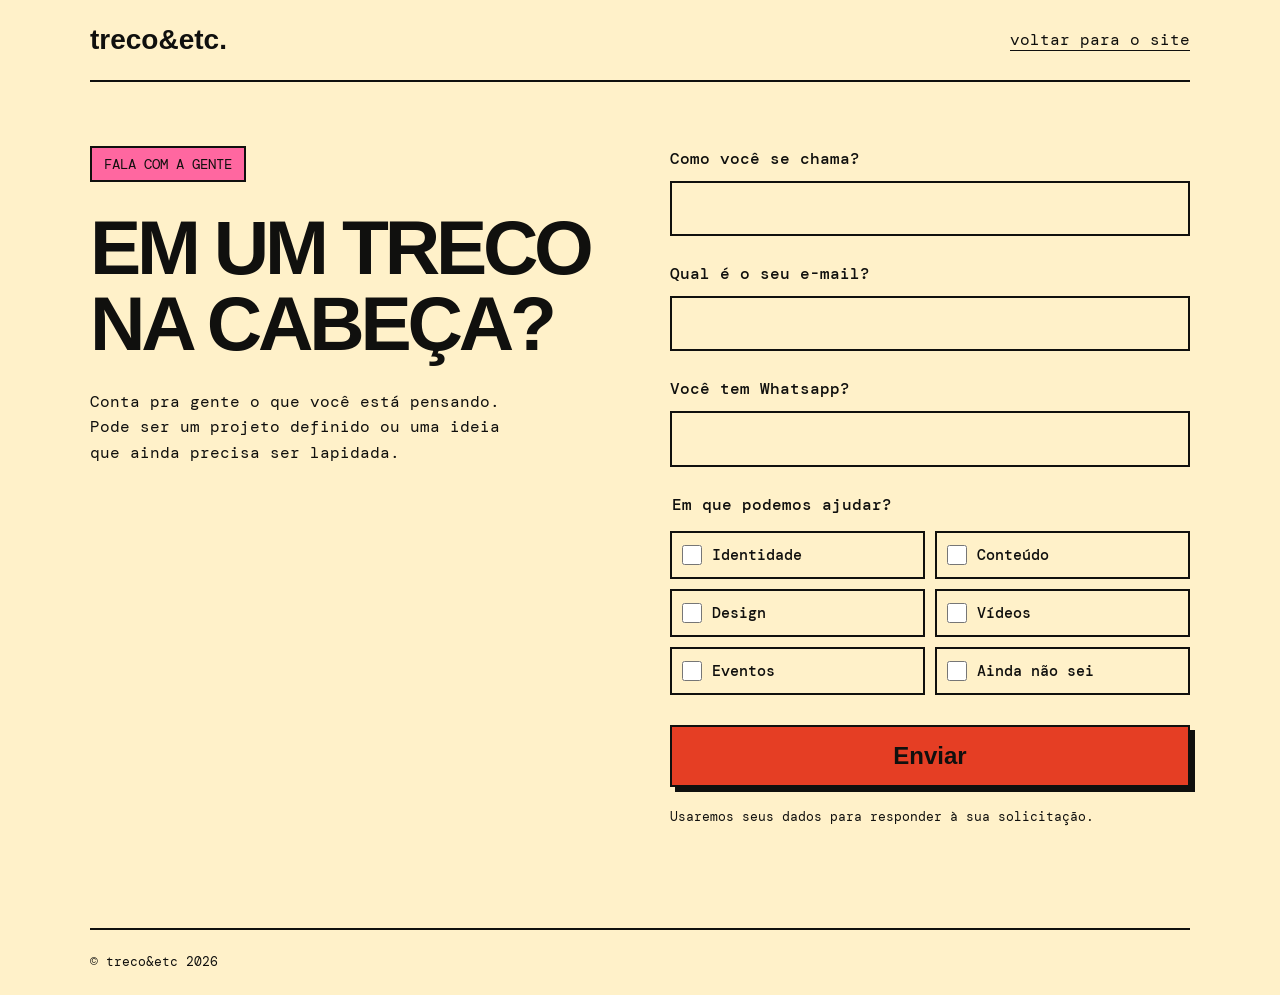
==== contato.html @ 46ee0d60 "Add responsive contact form and connect Fala com a gente" ====
<!doctype html>
<html lang="pt-BR">
<head>
<meta charset="utf-8">
<meta name="viewport" content="width=device-width,initial-scale=1">
<title>Fala com a gente — Treco&etc.</title>
<meta name="description" content="Conta pra Treco o que você está pensando. Vamos conversar sobre seu próximo projeto.">
<link href="https://fonts.googleapis.com/css2?family=DM+Mono:wght@400;500&display=swap" rel="stylesheet">
<style>
:root{--cream:#FFF1C9;--ink:#10100E;--orange:#E53E24;--pink:#FF67A0}*{box-sizing:border-box}body{margin:0;background:var(--cream);color:var(--ink);font:16px/1.6 'DM Mono',monospace}a{color:inherit;text-underline-offset:5px}header,main,footer{width:min(1100px,calc(100% - 40px));margin:auto}header{display:flex;justify-content:space-between;align-items:center;gap:20px;flex-wrap:wrap;padding:24px 0;border-bottom:2px solid}.brand{font:900 28px Helvetica,Arial,sans-serif;text-decoration:none}main{padding:64px 0 80px;display:grid;grid-template-columns:1fr 1fr;gap:60px}h1{font:900 clamp(44px,6vw,82px)/.98 Helvetica,Arial,sans-serif;letter-spacing:-.055em;margin:0 0 28px;overflow-wrap:break-word}.intro p{max-width:440px;margin:0}.tag{display:inline-block;background:var(--pink);border:2px solid;padding:5px 12px;margin-bottom:28px;font-size:14px}form{min-width:0}.field{margin-bottom:25px}label,legend{font-weight:500}label{display:block;margin-bottom:9px}input[type=text],input[type=email],input[type=tel]{display:block;width:100%;min-width:0;border:2px solid var(--ink);border-radius:0;background:transparent;color:var(--ink);padding:13px;font:inherit;min-height:52px}fieldset{min-width:0;padding:0;border:0;margin:0 0 30px}legend{margin-bottom:14px}.choices{display:grid;grid-template-columns:1fr 1fr;gap:10px}.choice{display:flex;align-items:center;gap:10px;min-height:48px;border:2px solid var(--ink);padding:10px;margin:0;cursor:pointer;font-size:15px}.choice:has(input:checked){background:var(--pink)}input[type=checkbox]{width:20px;height:20px;flex-shrink:0;accent-color:var(--ink);margin:0}button{width:100%;border:2px solid var(--ink);border-radius:0;background:var(--orange);color:var(--ink);padding:15px 20px;font:900 24px Helvetica,Arial,sans-serif;cursor:pointer;box-shadow:5px 5px 0 var(--ink)}button:hover{background:var(--pink)}button:disabled{opacity:.65;cursor:wait}a:focus-visible,input:focus-visible,button:focus-visible{outline:3px solid var(--ink);outline-offset:4px}.choice:focus-within{outline:3px solid var(--ink);outline-offset:3px}.privacy{font-size:13px;margin-top:20px}.status{margin:20px 0 0}.status.error{border-left:4px solid var(--orange);padding-left:12px}.success{border:2px solid;padding:28px;background:var(--pink);box-shadow:6px 6px 0}.success h2{font:900 clamp(28px,4vw,44px)/1.1 Helvetica,Arial,sans-serif;margin:0}.trap{position:absolute;left:-9999px}footer{border-top:2px solid;padding:22px 0;font-size:13px}[hidden]{display:none!important}@media(max-width:760px){main{grid-template-columns:1fr;gap:36px;padding:40px 0 60px}h1{max-width:600px}.intro p{max-width:600px}}@media(max-width:360px){.choices{grid-template-columns:1fr}header,main,footer{width:calc(100% - 32px)}}
</style>
</head>
<body>
<header><a class="brand" href="index.html">treco&amp;etc.</a><a href="index.html">voltar para o site</a></header>
<main>
<section class="intro"><span class="tag">FALA COM A GENTE</span><h1>EM UM TRECO NA CABEÇA?</h1><p>Conta pra gente o que você está pensando. Pode ser um projeto definido ou uma ideia que ainda precisa ser lapidada.</p></section>
<section aria-label="Formulário de contato">
<form id="contact-form" action="https://formsubmit.co/trecoetc@gmail.com" method="POST">
<input type="hidden" name="_subject" value="Novo contato pelo site da Treco&etc">
<input type="hidden" name="_template" value="table">
<div class="trap" aria-hidden="true"><label for="website">Deixe este campo vazio</label><input id="website" name="_honey" type="text" tabindex="-1" autocomplete="off"></div>
<div class="field"><label for="name">Como você se chama?</label><input id="name" name="name" type="text" autocomplete="name" maxlength="150" required></div>
<div class="field"><label for="email">Qual é o seu e-mail?</label><input id="email" name="email" type="email" autocomplete="email" maxlength="254" required></div>
<div class="field"><label for="phone">Você tem Whatsapp?</label><input id="phone" name="WhatsApp" type="tel" autocomplete="tel" maxlength="30"></div>
<fieldset><legend>Em que podemos ajudar?</legend><div class="choices">
<label class="choice"><input type="checkbox" name="services" value="Identidade">Identidade</label>
<label class="choice"><input type="checkbox" name="services" value="Conteúdo">Conteúdo</label>
<label class="choice"><input type="checkbox" name="services" value="Design">Design</label>
<label class="choice"><input type="checkbox" name="services" value="Vídeos">Vídeos</label>
<label class="choice"><input type="checkbox" name="services" value="Eventos">Eventos</label>
<label class="choice"><input type="checkbox" name="services" value="Ainda não sei">Ainda não sei</label>
</div></fieldset>
<button type="submit">Enviar</button>
<p class="privacy">Usaremos seus dados para responder à sua solicitação.</p>
<p id="form-status" class="status" role="status" aria-live="polite"></p>
<noscript><p>Ative o JavaScript para enviar o formulário e ver a confirmação nesta página.</p></noscript>
</form>
<div id="success" class="success" role="status" tabindex="-1" hidden><h2>Vamos entrar em contato com você!</h2></div>
</section>
</main>
<footer>© treco&amp;etc 2026</footer>
<script>
const form=document.querySelector('#contact-form');
const status=document.querySelector('#form-status');
const button=form.querySelector('button');
const choices=[...form.querySelectorAll('[name="services"]')];
choices.forEach(choice=>choice.addEventListener('change',()=>choices[0].setCustomValidity('')));
form.addEventListener('submit',async event=>{
 event.preventDefault();
 choices[0].setCustomValidity(choices.some(choice=>choice.checked)?'':'Selecione pelo menos uma opção.');
 if(!form.reportValidity())return;
 if(button.disabled)return;
 if(form.elements._honey.value)return;
 button.disabled=true;button.textContent='Enviando…';form.setAttribute('aria-busy','true');status.className='status';status.textContent='';
 const data=new FormData(form);
 const payload=Object.fromEntries(data.entries());
 delete payload.services;payload['Em que podemos ajudar?']=data.getAll('services').join(', ');
 const controller=new AbortController();const timeout=setTimeout(()=>controller.abort(),25000);
 try{
  const response=await fetch('https://formsubmit.co/ajax/trecoetc@gmail.com',{method:'POST',headers:{'Content-Type':'application/json',Accept:'application/json'},body:JSON.stringify(payload),signal:controller.signal});
  const result=await response.json();
  if(!response.ok||(result.success!==true&&result.success!=='true'))throw new Error('Envio não confirmado');
  form.hidden=true;const success=document.querySelector('#success');success.hidden=false;success.focus();
 }catch(error){status.className='status error';status.textContent='Não conseguimos confirmar o envio. Seus dados continuam aqui. Tente novamente.';}
 finally{clearTimeout(timeout);button.disabled=false;button.textContent='Enviar';form.removeAttribute('aria-busy');}
});
</script>
</body>
</html>
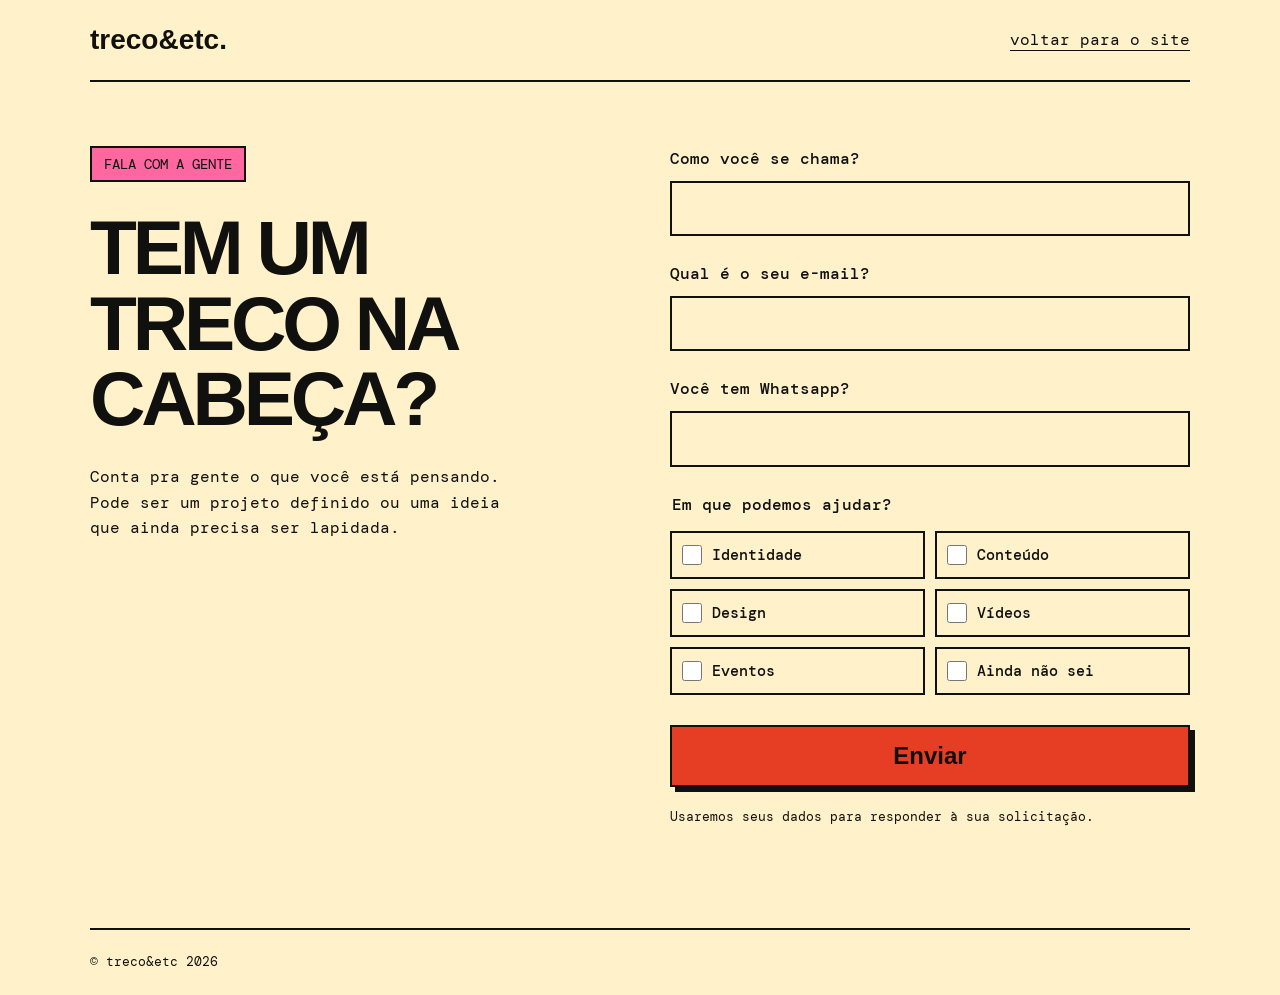
==== commit 0b0b5565: "Correct contact heading to TEM UM TRECO NA CABEÇA" ====
--- a/contato.html
+++ b/contato.html
@@ -13,7 +13,7 @@
 <body>
 <header><a class="brand" href="index.html">treco&amp;etc.</a><a href="index.html">voltar para o site</a></header>
 <main>
-<section class="intro"><span class="tag">FALA COM A GENTE</span><h1>EM UM TRECO NA CABEÇA?</h1><p>Conta pra gente o que você está pensando. Pode ser um projeto definido ou uma ideia que ainda precisa ser lapidada.</p></section>
+<section class="intro"><span class="tag">FALA COM A GENTE</span><h1>TEM UM TRECO NA CABEÇA?</h1><p>Conta pra gente o que você está pensando. Pode ser um projeto definido ou uma ideia que ainda precisa ser lapidada.</p></section>
 <section aria-label="Formulário de contato">
 <form id="contact-form" action="https://formsubmit.co/trecoetc@gmail.com" method="POST">
 <input type="hidden" name="_subject" value="Novo contato pelo site da Treco&etc">
